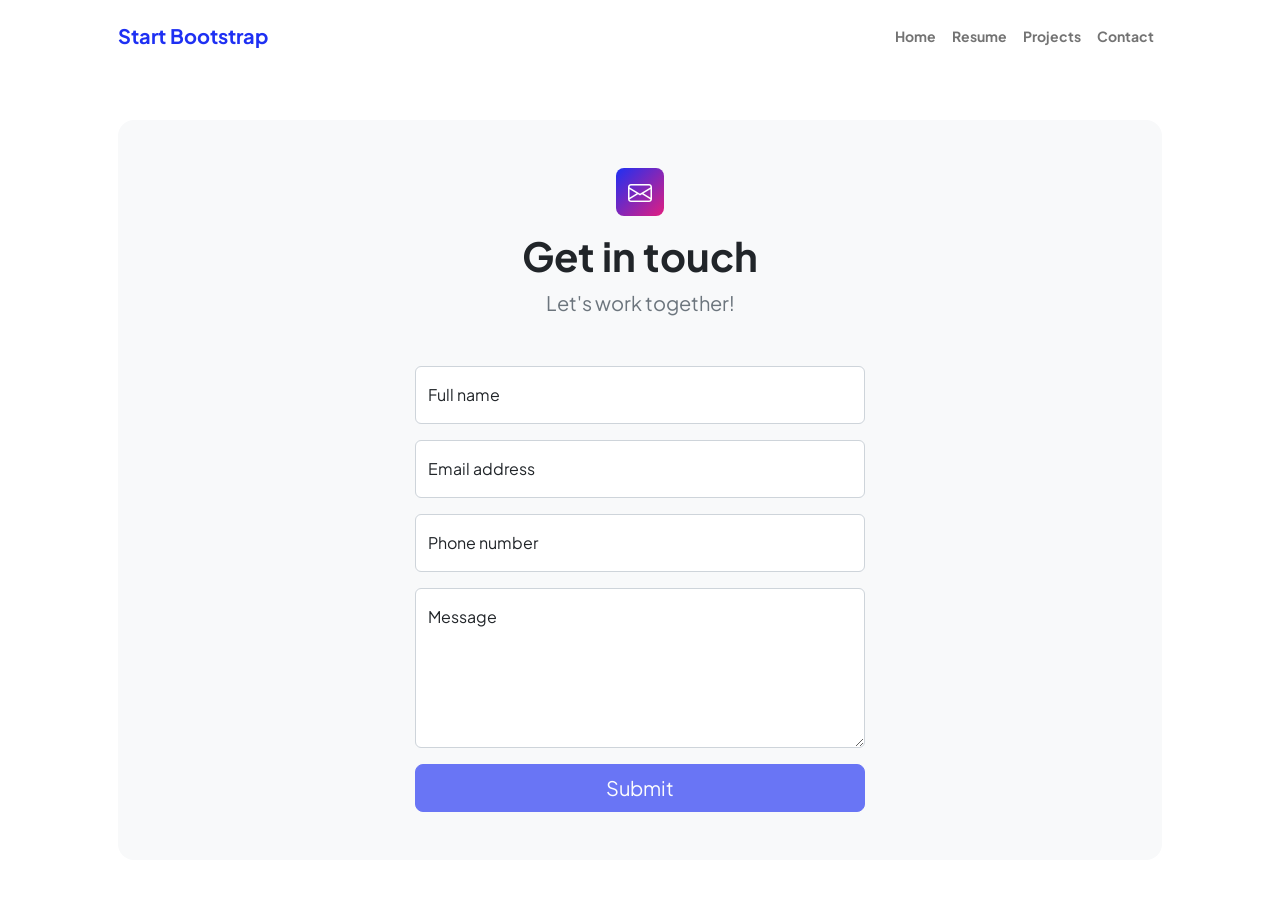
==== contact.html @ 53419332 "Simplemente inicializando mi repositorio para mi portafolio, en donde voy a estar practicando y actu" ====
<!DOCTYPE html>
<html lang="en">
    <head>
        <meta charset="utf-8" />
        <meta name="viewport" content="width=device-width, initial-scale=1, shrink-to-fit=no" />
        <meta name="description" content />
        <meta name="author" content />
        <title>Modern Business - Start Bootstrap Template</title>
        <!-- Favicon-->
        <link rel="icon" type="image/x-icon" href="assets/favicon.ico" />
        <!-- Custom Google font-->
        <link rel="preconnect" href="https://fonts.googleapis.com" />
        <link rel="preconnect" href="https://fonts.gstatic.com" crossorigin />
        <link href="https://fonts.googleapis.com/css2?family=Plus+Jakarta+Sans:wght@100;200;300;400;500;600;700;800;900&amp;display=swap" rel="stylesheet" />
        <!-- Bootstrap icons-->
        <link href="https://cdn.jsdelivr.net/npm/bootstrap-icons@1.8.1/font/bootstrap-icons.css" rel="stylesheet" />
        <!-- Core theme CSS (includes Bootstrap)-->
        <link href="css/styles.css" rel="stylesheet" />
    </head>
    <body class="d-flex flex-column">
        <main class="flex-shrink-0">
            <!-- Navigation-->
            <nav class="navbar navbar-expand-lg navbar-light bg-white py-3">
                <div class="container px-5">
                    <a class="navbar-brand" href="index.html"><span class="fw-bolder text-primary">Start Bootstrap</span></a>
                    <button class="navbar-toggler" type="button" data-bs-toggle="collapse" data-bs-target="#navbarSupportedContent" aria-controls="navbarSupportedContent" aria-expanded="false" aria-label="Toggle navigation"><span class="navbar-toggler-icon"></span></button>
                    <div class="collapse navbar-collapse" id="navbarSupportedContent">
                        <ul class="navbar-nav ms-auto mb-2 mb-lg-0 small fw-bolder">
                            <li class="nav-item"><a class="nav-link" href="index.html">Home</a></li>
                            <li class="nav-item"><a class="nav-link" href="resume.html">Resume</a></li>
                            <li class="nav-item"><a class="nav-link" href="projects.html">Projects</a></li>
                            <li class="nav-item"><a class="nav-link" href="contact.html">Contact</a></li>
                        </ul>
                    </div>
                </div>
            </nav>
            <!-- Page content-->
            <section class="py-5">
                <div class="container px-5">
                    <!-- Contact form-->
                    <div class="bg-light rounded-4 py-5 px-4 px-md-5">
                        <div class="text-center mb-5">
                            <div class="feature bg-primary bg-gradient-primary-to-secondary text-white rounded-3 mb-3"><i class="bi bi-envelope"></i></div>
                            <h1 class="fw-bolder">Get in touch</h1>
                            <p class="lead fw-normal text-muted mb-0">Let's work together!</p>
                        </div>
                        <div class="row gx-5 justify-content-center">
                            <div class="col-lg-8 col-xl-6">
                                <!-- * * * * * * * * * * * * * * *-->
                                <!-- * * SB Forms Contact Form * *-->
                                <!-- * * * * * * * * * * * * * * *-->
                                <!-- This form is pre-integrated with SB Forms.-->
                                <!-- To make this form functional, sign up at-->
                                <!-- https://startbootstrap.com/solution/contact-forms-->
                                <!-- to get an API token!-->
                                <form id="contactForm" data-sb-form-api-token="API_TOKEN">
                                    <!-- Name input-->
                                    <div class="form-floating mb-3">
                                        <input class="form-control" id="name" type="text" placeholder="Enter your name..." data-sb-validations="required" />
                                        <label for="name">Full name</label>
                                        <div class="invalid-feedback" data-sb-feedback="name:required">A name is required.</div>
                                    </div>
                                    <!-- Email address input-->
                                    <div class="form-floating mb-3">
                                        <input class="form-control" id="email" type="email" placeholder="name@example.com" data-sb-validations="required,email" />
                                        <label for="email">Email address</label>
                                        <div class="invalid-feedback" data-sb-feedback="email:required">An email is required.</div>
                                        <div class="invalid-feedback" data-sb-feedback="email:email">Email is not valid.</div>
                                    </div>
                                    <!-- Phone number input-->
                                    <div class="form-floating mb-3">
                                        <input class="form-control" id="phone" type="tel" placeholder="(123) 456-7890" data-sb-validations="required" />
                                        <label for="phone">Phone number</label>
                                        <div class="invalid-feedback" data-sb-feedback="phone:required">A phone number is required.</div>
                                    </div>
                                    <!-- Message input-->
                                    <div class="form-floating mb-3">
                                        <textarea class="form-control" id="message" type="text" placeholder="Enter your message here..." style="height: 10rem" data-sb-validations="required"></textarea>
                                        <label for="message">Message</label>
                                        <div class="invalid-feedback" data-sb-feedback="message:required">A message is required.</div>
                                    </div>
                                    <!-- Submit success message-->
                                    <!---->
                                    <!-- This is what your users will see when the form-->
                                    <!-- has successfully submitted-->
                                    <div class="d-none" id="submitSuccessMessage">
                                        <div class="text-center mb-3">
                                            <div class="fw-bolder">Form submission successful!</div>
                                            To activate this form, sign up at
                                            <br />
                                            <a href="https://startbootstrap.com/solution/contact-forms">https://startbootstrap.com/solution/contact-forms</a>
                                        </div>
                                    </div>
                                    <!-- Submit error message-->
                                    <!---->
                                    <!-- This is what your users will see when there is-->
                                    <!-- an error submitting the form-->
                                    <div class="d-none" id="submitErrorMessage"><div class="text-center text-danger mb-3">Error sending message!</div></div>
                                    <!-- Submit Button-->
                                    <div class="d-grid"><button class="btn btn-primary btn-lg disabled" id="submitButton" type="submit">Submit</button></div>
                                </form>
                            </div>
                        </div>
                    </div>
                </div>
            </section>
        </main>
        <!-- Footer-->

        <!-- Bootstrap core JS-->
        <script src="https://cdn.jsdelivr.net/npm/bootstrap@5.2.3/dist/js/bootstrap.bundle.min.js"></script>
        <!-- Core theme JS-->
        <script src="js/scripts.js"></script>
        <!-- * * * * * * * * * * * * * * * * * * * * * * * * * * * * * * * * * * * * * * * *-->
        <!-- * *                               SB Forms JS                               * *-->
        <!-- * * Activate your form at https://startbootstrap.com/solution/contact-forms * *-->
        <!-- * * * * * * * * * * * * * * * * * * * * * * * * * * * * * * * * * * * * * * * *-->
        <script src="https://cdn.startbootstrap.com/sb-forms-latest.js"></script>
    </body>
</html>
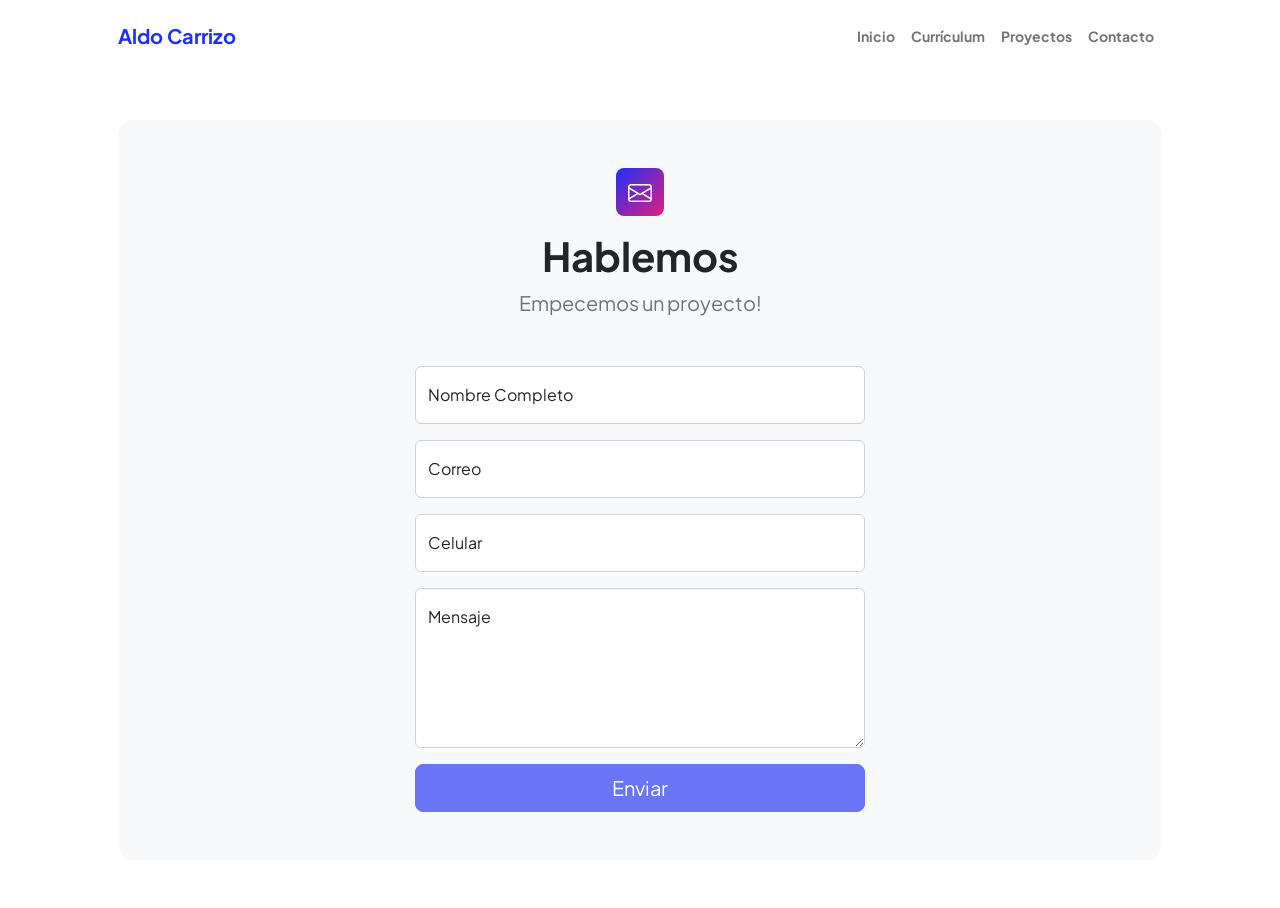
==== commit 230a0d39: "Personalizacion terminada" ====
--- a/contact.html
+++ b/contact.html
@@ -22,14 +22,14 @@
             <!-- Navigation-->
             <nav class="navbar navbar-expand-lg navbar-light bg-white py-3">
                 <div class="container px-5">
-                    <a class="navbar-brand" href="index.html"><span class="fw-bolder text-primary">Start Bootstrap</span></a>
+                    <a class="navbar-brand" href="index.html"><span class="fw-bolder text-primary">Aldo Carrizo</span></a>
                     <button class="navbar-toggler" type="button" data-bs-toggle="collapse" data-bs-target="#navbarSupportedContent" aria-controls="navbarSupportedContent" aria-expanded="false" aria-label="Toggle navigation"><span class="navbar-toggler-icon"></span></button>
                     <div class="collapse navbar-collapse" id="navbarSupportedContent">
                         <ul class="navbar-nav ms-auto mb-2 mb-lg-0 small fw-bolder">
-                            <li class="nav-item"><a class="nav-link" href="index.html">Home</a></li>
-                            <li class="nav-item"><a class="nav-link" href="resume.html">Resume</a></li>
-                            <li class="nav-item"><a class="nav-link" href="projects.html">Projects</a></li>
-                            <li class="nav-item"><a class="nav-link" href="contact.html">Contact</a></li>
+                            <li class="nav-item"><a class="nav-link" href="index.html">Inicio</a></li>
+                            <li class="nav-item"><a class="nav-link" href="resume.html">Currículum</a></li>
+                            <li class="nav-item"><a class="nav-link" href="projects.html">Proyectos</a></li>
+                            <li class="nav-item"><a class="nav-link" href="contact.html">Contacto</a></li>
                         </ul>
                     </div>
                 </div>
@@ -41,8 +41,8 @@
                     <div class="bg-light rounded-4 py-5 px-4 px-md-5">
                         <div class="text-center mb-5">
                             <div class="feature bg-primary bg-gradient-primary-to-secondary text-white rounded-3 mb-3"><i class="bi bi-envelope"></i></div>
-                            <h1 class="fw-bolder">Get in touch</h1>
-                            <p class="lead fw-normal text-muted mb-0">Let's work together!</p>
+                            <h1 class="fw-bolder">Hablemos</h1>
+                            <p class="lead fw-normal text-muted mb-0">Empecemos un proyecto!</p>
                         </div>
                         <div class="row gx-5 justify-content-center">
                             <div class="col-lg-8 col-xl-6">
@@ -57,27 +57,27 @@
                                     <!-- Name input-->
                                     <div class="form-floating mb-3">
                                         <input class="form-control" id="name" type="text" placeholder="Enter your name..." data-sb-validations="required" />
-                                        <label for="name">Full name</label>
-                                        <div class="invalid-feedback" data-sb-feedback="name:required">A name is required.</div>
+                                        <label for="name">Nombre Completo</label>
+                                        <div class="invalid-feedback" data-sb-feedback="name:required">Campo Obligatorio!</div>
                                     </div>
                                     <!-- Email address input-->
                                     <div class="form-floating mb-3">
                                         <input class="form-control" id="email" type="email" placeholder="name@example.com" data-sb-validations="required,email" />
-                                        <label for="email">Email address</label>
-                                        <div class="invalid-feedback" data-sb-feedback="email:required">An email is required.</div>
-                                        <div class="invalid-feedback" data-sb-feedback="email:email">Email is not valid.</div>
+                                        <label for="email">Correo</label>
+                                        <div class="invalid-feedback" data-sb-feedback="email:required">Campo Obligatorio!</div>
+                                        <div class="invalid-feedback" data-sb-feedback="email:email">Correo no válido.</div>
                                     </div>
                                     <!-- Phone number input-->
                                     <div class="form-floating mb-3">
                                         <input class="form-control" id="phone" type="tel" placeholder="(123) 456-7890" data-sb-validations="required" />
-                                        <label for="phone">Phone number</label>
-                                        <div class="invalid-feedback" data-sb-feedback="phone:required">A phone number is required.</div>
+                                        <label for="phone">Celular</label>
+                                        <div class="invalid-feedback" data-sb-feedback="phone:required">Campo Obligatorio!</div>
                                     </div>
                                     <!-- Message input-->
                                     <div class="form-floating mb-3">
                                         <textarea class="form-control" id="message" type="text" placeholder="Enter your message here..." style="height: 10rem" data-sb-validations="required"></textarea>
-                                        <label for="message">Message</label>
-                                        <div class="invalid-feedback" data-sb-feedback="message:required">A message is required.</div>
+                                        <label for="message">Mensaje</label>
+                                        <div class="invalid-feedback" data-sb-feedback="message:required">Campo Obligatorio!</div>
                                     </div>
                                     <!-- Submit success message-->
                                     <!---->
@@ -85,19 +85,19 @@
                                     <!-- has successfully submitted-->
                                     <div class="d-none" id="submitSuccessMessage">
                                         <div class="text-center mb-3">
-                                            <div class="fw-bolder">Form submission successful!</div>
-                                            To activate this form, sign up at
+                                            <div class="fw-bolder">Se ha enviado el mensaje!</div>
+                                          
                                             <br />
-                                            <a href="https://startbootstrap.com/solution/contact-forms">https://startbootstrap.com/solution/contact-forms</a>
+                            
                                         </div>
                                     </div>
                                     <!-- Submit error message-->
                                     <!---->
                                     <!-- This is what your users will see when there is-->
                                     <!-- an error submitting the form-->
-                                    <div class="d-none" id="submitErrorMessage"><div class="text-center text-danger mb-3">Error sending message!</div></div>
+                                    <div class="d-none" id="submitErrorMessage"><div class="text-center text-danger mb-3">Error al enviar!</div></div>
                                     <!-- Submit Button-->
-                                    <div class="d-grid"><button class="btn btn-primary btn-lg disabled" id="submitButton" type="submit">Submit</button></div>
+                                    <div class="d-grid"><button class="btn btn-primary btn-lg disabled" id="submitButton" type="submit">Enviar</button></div>
                                 </form>
                             </div>
                         </div>
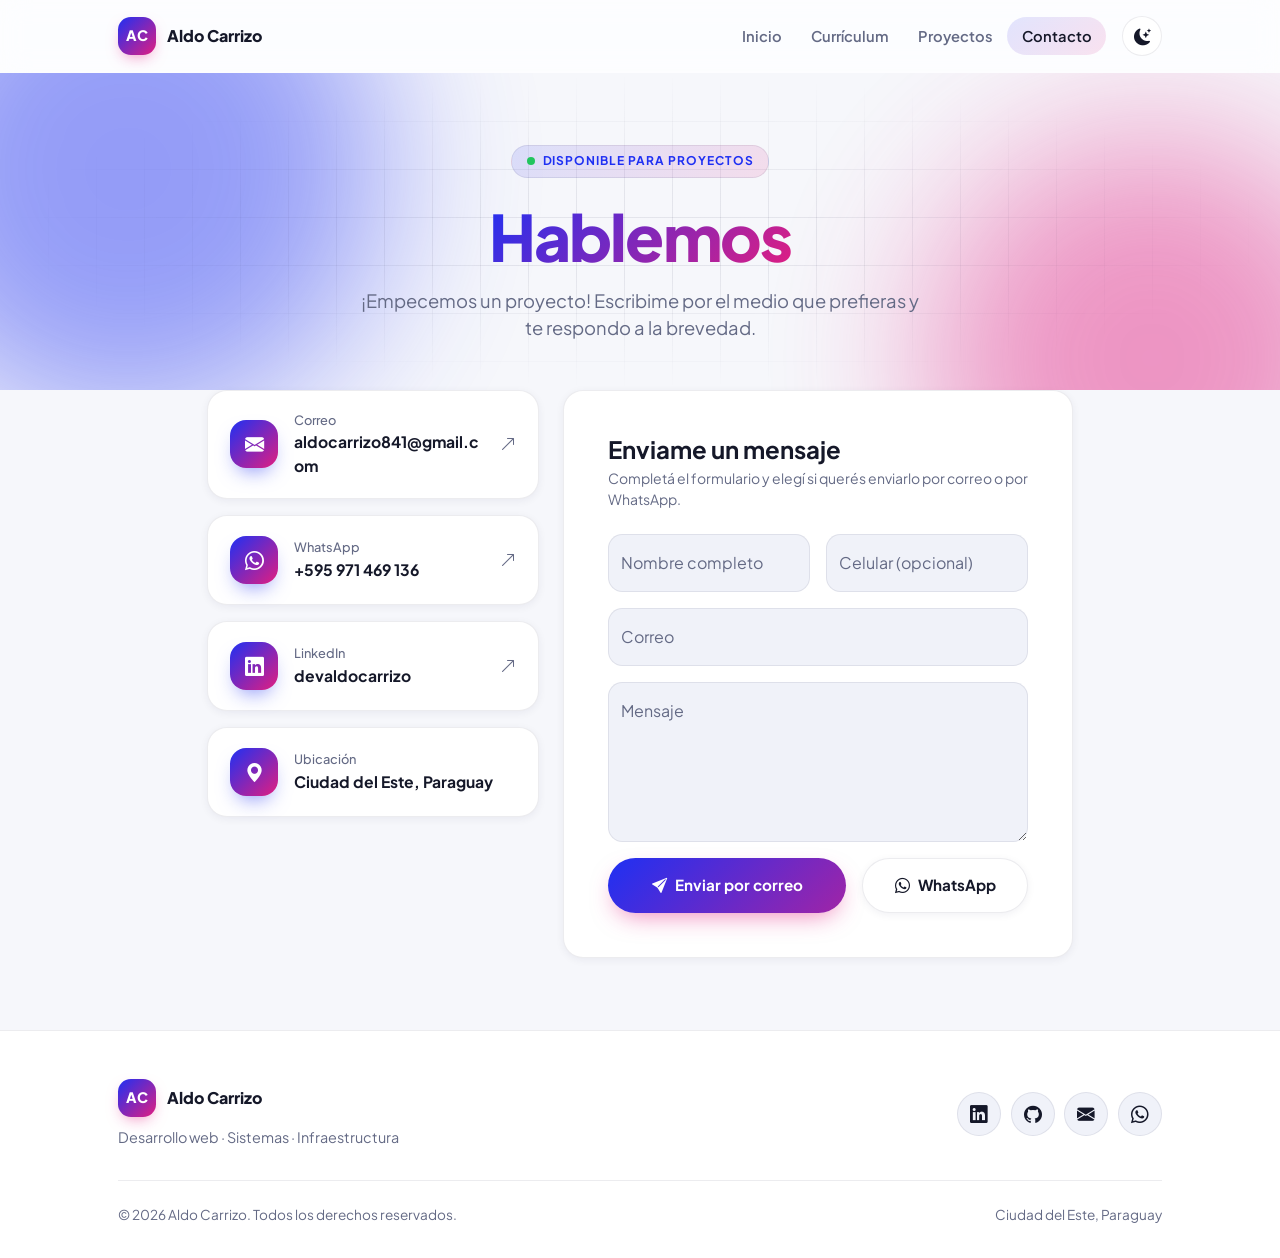
==== commit 6450b819: "Rediseño del portafolio y nuevos proyectos - Nueva capa de estilos (css/custom.css) con modo claro/o" ====
--- a/contact.html
+++ b/contact.html
@@ -1,103 +1,125 @@
 <!DOCTYPE html>
-<html lang="en">
+<html lang="es" class="no-js">
     <head>
         <meta charset="utf-8" />
         <meta name="viewport" content="width=device-width, initial-scale=1, shrink-to-fit=no" />
-        <meta name="description" content />
-        <meta name="author" content />
-        <title>Modern Business - Start Bootstrap Template</title>
+        <meta name="description" content="Contactá a Aldo Carrizo para tu próximo proyecto web." />
+        <meta name="author" content="Aldo Carrizo" />
+        <meta name="theme-color" content="#1e30f3" />
+        <title>Contacto · Aldo Carrizo</title>
+        <script>(function(){try{var t=localStorage.getItem('theme');if(!t)t=matchMedia('(prefers-color-scheme: dark)').matches?'dark':'light';document.documentElement.setAttribute('data-theme',t);}catch(e){}})();</script>
         <!-- Favicon-->
-        <link rel="icon" type="image/x-icon" href="assets/favicon.ico" />
+        <link rel="icon" type="image/svg+xml" href="assets/icono_persona.svg" />
         <!-- Custom Google font-->
         <link rel="preconnect" href="https://fonts.googleapis.com" />
         <link rel="preconnect" href="https://fonts.gstatic.com" crossorigin />
-        <link href="https://fonts.googleapis.com/css2?family=Plus+Jakarta+Sans:wght@100;200;300;400;500;600;700;800;900&amp;display=swap" rel="stylesheet" />
-        <!-- Bootstrap icons-->
-        <link href="https://cdn.jsdelivr.net/npm/bootstrap-icons@1.8.1/font/bootstrap-icons.css" rel="stylesheet" />
+        <link href="https://fonts.googleapis.com/css2?family=Plus+Jakarta+Sans:wght@300;400;500;600;700;800&amp;display=swap" rel="stylesheet" />
+        <!-- Iconos-->
+        <link href="https://cdn.jsdelivr.net/npm/bootstrap-icons@1.11.3/font/bootstrap-icons.min.css" rel="stylesheet" />
         <!-- Core theme CSS (includes Bootstrap)-->
         <link href="css/styles.css" rel="stylesheet" />
+        <link href="css/custom.css" rel="stylesheet" />
     </head>
-    <body class="d-flex flex-column">
+    <body class="d-flex flex-column h-100">
+        <!-- Navigation-->
+        <nav class="navbar navbar-expand-lg site-nav sticky-top" id="mainNav">
+            <div class="container px-4 px-lg-5">
+                <a class="brand" href="index.html"><span class="brand-mark">AC</span><span>Aldo Carrizo</span></a>
+                <div class="d-flex align-items-center gap-2 order-lg-last ms-auto ms-lg-3">
+                    <button class="icon-btn" id="themeToggle" type="button" aria-label="Cambiar tema claro/oscuro"><i class="bi bi-moon-stars-fill"></i></button>
+                    <button class="navbar-toggler d-lg-none" type="button" data-bs-toggle="collapse" data-bs-target="#navbarSupportedContent" aria-controls="navbarSupportedContent" aria-expanded="false" aria-label="Abrir menú"><i class="bi bi-list"></i></button>
+                </div>
+                <div class="collapse navbar-collapse" id="navbarSupportedContent">
+                    <ul class="navbar-nav ms-auto mb-2 mb-lg-0">
+                        <li class="nav-item"><a class="nav-link" href="index.html">Inicio</a></li>
+                        <li class="nav-item"><a class="nav-link" href="resume.html">Currículum</a></li>
+                        <li class="nav-item"><a class="nav-link" href="projects.html">Proyectos</a></li>
+                        <li class="nav-item"><a class="nav-link active" aria-current="page" href="contact.html">Contacto</a></li>
+                    </ul>
+                </div>
+            </div>
+        </nav>
         <main class="flex-shrink-0">
-            <!-- Navigation-->
-            <nav class="navbar navbar-expand-lg navbar-light bg-white py-3">
-                <div class="container px-5">
-                    <a class="navbar-brand" href="index.html"><span class="fw-bolder text-primary">Aldo Carrizo</span></a>
-                    <button class="navbar-toggler" type="button" data-bs-toggle="collapse" data-bs-target="#navbarSupportedContent" aria-controls="navbarSupportedContent" aria-expanded="false" aria-label="Toggle navigation"><span class="navbar-toggler-icon"></span></button>
-                    <div class="collapse navbar-collapse" id="navbarSupportedContent">
-                        <ul class="navbar-nav ms-auto mb-2 mb-lg-0 small fw-bolder">
-                            <li class="nav-item"><a class="nav-link" href="index.html">Inicio</a></li>
-                            <li class="nav-item"><a class="nav-link" href="resume.html">Currículum</a></li>
-                            <li class="nav-item"><a class="nav-link" href="projects.html">Proyectos</a></li>
-                            <li class="nav-item"><a class="nav-link" href="contact.html">Contacto</a></li>
-                        </ul>
-                    </div>
+            <!-- Encabezado-->
+            <header class="page-hero">
+                <div class="hero-bg" aria-hidden="true"><span class="blob blob-1"></span><span class="blob blob-2"></span><span class="grid-overlay"></span></div>
+                <div class="container px-4 px-lg-5 reveal">
+                    <span class="eyebrow"><span class="pulse-dot"></span>Disponible para proyectos</span>
+                    <h1><span class="text-gradient">Hablemos</span></h1>
+                    <p>¡Empecemos un proyecto! Escribime por el medio que prefieras y te respondo a la brevedad.</p>
                 </div>
-            </nav>
+            </header>
+
             <!-- Page content-->
-            <section class="py-5">
-                <div class="container px-5">
-                    <!-- Contact form-->
-                    <div class="bg-light rounded-4 py-5 px-4 px-md-5">
-                        <div class="text-center mb-5">
-                            <div class="feature bg-primary bg-gradient-primary-to-secondary text-white rounded-3 mb-3"><i class="bi bi-envelope"></i></div>
-                            <h1 class="fw-bolder">Hablemos</h1>
-                            <p class="lead fw-normal text-muted mb-0">Empecemos un proyecto!</p>
+            <section class="pb-5 mb-4">
+                <div class="container px-4 px-lg-5">
+                    <div class="row g-4 justify-content-center">
+                        <!-- Datos de contacto-->
+                        <div class="col-lg-5 col-xl-4">
+                            <div class="contact-info">
+                                <a class="glass-card contact-item reveal" href="mailto:aldocarrizo841@gmail.com">
+                                    <span class="icon-tile"><i class="bi bi-envelope-fill"></i></span>
+                                    <div><small>Correo</small><strong>aldocarrizo841@gmail.com</strong></div>
+                                    <i class="bi bi-arrow-up-right"></i>
+                                </a>
+                                <a class="glass-card contact-item reveal" data-delay="1" href="https://wa.me/595971469136" target="_blank" rel="noopener">
+                                    <span class="icon-tile"><i class="bi bi-whatsapp"></i></span>
+                                    <div><small>WhatsApp</small><strong>+595 971 469 136</strong></div>
+                                    <i class="bi bi-arrow-up-right"></i>
+                                </a>
+                                <a class="glass-card contact-item reveal" data-delay="2" href="https://www.linkedin.com/in/devaldocarrizo/" target="_blank" rel="noopener">
+                                    <span class="icon-tile"><i class="bi bi-linkedin"></i></span>
+                                    <div><small>LinkedIn</small><strong>devaldocarrizo</strong></div>
+                                    <i class="bi bi-arrow-up-right"></i>
+                                </a>
+                                <div class="glass-card contact-item reveal" data-delay="3">
+                                    <span class="icon-tile"><i class="bi bi-geo-alt-fill"></i></span>
+                                    <div><small>Ubicación</small><strong>Ciudad del Este, Paraguay</strong></div>
+                                </div>
+                            </div>
                         </div>
-                        <div class="row gx-5 justify-content-center">
-                            <div class="col-lg-8 col-xl-6">
-                                <!-- * * * * * * * * * * * * * * *-->
-                                <!-- * * SB Forms Contact Form * *-->
-                                <!-- * * * * * * * * * * * * * * *-->
-                                <!-- This form is pre-integrated with SB Forms.-->
-                                <!-- To make this form functional, sign up at-->
-                                <!-- https://startbootstrap.com/solution/contact-forms-->
-                                <!-- to get an API token!-->
-                                <form id="contactForm" data-sb-form-api-token="API_TOKEN">
-                                    <!-- Name input-->
-                                    <div class="form-floating mb-3">
-                                        <input class="form-control" id="name" type="text" placeholder="Enter your name..." data-sb-validations="required" />
-                                        <label for="name">Nombre Completo</label>
-                                        <div class="invalid-feedback" data-sb-feedback="name:required">Campo Obligatorio!</div>
-                                    </div>
-                                    <!-- Email address input-->
-                                    <div class="form-floating mb-3">
-                                        <input class="form-control" id="email" type="email" placeholder="name@example.com" data-sb-validations="required,email" />
-                                        <label for="email">Correo</label>
-                                        <div class="invalid-feedback" data-sb-feedback="email:required">Campo Obligatorio!</div>
-                                        <div class="invalid-feedback" data-sb-feedback="email:email">Correo no válido.</div>
-                                    </div>
-                                    <!-- Phone number input-->
-                                    <div class="form-floating mb-3">
-                                        <input class="form-control" id="phone" type="tel" placeholder="(123) 456-7890" data-sb-validations="required" />
-                                        <label for="phone">Celular</label>
-                                        <div class="invalid-feedback" data-sb-feedback="phone:required">Campo Obligatorio!</div>
-                                    </div>
-                                    <!-- Message input-->
-                                    <div class="form-floating mb-3">
-                                        <textarea class="form-control" id="message" type="text" placeholder="Enter your message here..." style="height: 10rem" data-sb-validations="required"></textarea>
-                                        <label for="message">Mensaje</label>
-                                        <div class="invalid-feedback" data-sb-feedback="message:required">Campo Obligatorio!</div>
-                                    </div>
-                                    <!-- Submit success message-->
-                                    <!---->
-                                    <!-- This is what your users will see when the form-->
-                                    <!-- has successfully submitted-->
-                                    <div class="d-none" id="submitSuccessMessage">
-                                        <div class="text-center mb-3">
-                                            <div class="fw-bolder">Se ha enviado el mensaje!</div>
-                                          
-                                            <br />
-                            
+
+                        <!-- Contact form-->
+                        <div class="col-lg-7 col-xl-6">
+                            <div class="glass-card form-card reveal" data-delay="1">
+                                <h2 class="fw-bolder h4 mb-1">Enviame un mensaje</h2>
+                                <p class="text-muted small mb-4">Completá el formulario y elegí si querés enviarlo por correo o por WhatsApp.</p>
+                                <form id="contactForm" novalidate>
+                                    <div class="row g-3">
+                                        <div class="col-md-6">
+                                            <div class="form-floating">
+                                                <input class="form-control" id="name" name="name" type="text" placeholder="Tu nombre" required />
+                                                <label for="name">Nombre completo</label>
+                                                <div class="invalid-feedback">¡Campo obligatorio!</div>
+                                            </div>
+                                        </div>
+                                        <div class="col-md-6">
+                                            <div class="form-floating">
+                                                <input class="form-control" id="phone" name="phone" type="tel" placeholder="(0971) 000 000" />
+                                                <label for="phone">Celular (opcional)</label>
+                                            </div>
+                                        </div>
+                                        <div class="col-12">
+                                            <div class="form-floating">
+                                                <input class="form-control" id="email" name="email" type="email" placeholder="nombre@ejemplo.com" required />
+                                                <label for="email">Correo</label>
+                                                <div class="invalid-feedback">Ingresá un correo válido.</div>
+                                            </div>
+                                        </div>
+                                        <div class="col-12">
+                                            <div class="form-floating">
+                                                <textarea class="form-control" id="message" name="message" placeholder="Contame sobre tu proyecto..." style="height: 10rem" required></textarea>
+                                                <label for="message">Mensaje</label>
+                                                <div class="invalid-feedback">¡Campo obligatorio!</div>
+                                            </div>
+                                        </div>
+                                        <div class="col-sm-7 d-grid">
+                                            <button class="btn-grad" type="submit"><i class="bi bi-send-fill"></i> Enviar por correo</button>
+                                        </div>
+                                        <div class="col-sm-5 d-grid">
+                                            <button class="btn-ghost" id="whatsappButton" type="button"><i class="bi bi-whatsapp"></i> WhatsApp</button>
                                         </div>
                                     </div>
-                                    <!-- Submit error message-->
-                                    <!---->
-                                    <!-- This is what your users will see when there is-->
-                                    <!-- an error submitting the form-->
-                                    <div class="d-none" id="submitErrorMessage"><div class="text-center text-danger mb-3">Error al enviar!</div></div>
-                                    <!-- Submit Button-->
-                                    <div class="d-grid"><button class="btn btn-primary btn-lg disabled" id="submitButton" type="submit">Enviar</button></div>
                                 </form>
                             </div>
                         </div>
@@ -105,16 +127,32 @@
                 </div>
             </section>
         </main>
+
         <!-- Footer-->
+        <footer class="site-footer">
+            <div class="container px-4 px-lg-5">
+                <div class="footer-inner">
+                    <div>
+                        <a class="brand" href="index.html"><span class="brand-mark">AC</span><span>Aldo Carrizo</span></a>
+                        <p>Desarrollo web &middot; Sistemas &middot; Infraestructura</p>
+                    </div>
+                    <div class="social">
+                        <a href="https://www.linkedin.com/in/devaldocarrizo/" target="_blank" rel="noopener" aria-label="LinkedIn"><i class="bi bi-linkedin"></i></a>
+                        <a href="https://github.com/A-Carrizo" target="_blank" rel="noopener" aria-label="GitHub"><i class="bi bi-github"></i></a>
+                        <a href="mailto:aldocarrizo841@gmail.com" aria-label="Correo"><i class="bi bi-envelope-fill"></i></a>
+                        <a href="https://wa.me/595971469136" target="_blank" rel="noopener" aria-label="WhatsApp"><i class="bi bi-whatsapp"></i></a>
+                    </div>
+                </div>
+                <div class="footer-bottom">
+                    <span>&copy; <span data-year>2026</span> Aldo Carrizo. Todos los derechos reservados.</span>
+                    <span>Ciudad del Este, Paraguay</span>
+                </div>
+            </div>
+        </footer>
 
         <!-- Bootstrap core JS-->
         <script src="https://cdn.jsdelivr.net/npm/bootstrap@5.2.3/dist/js/bootstrap.bundle.min.js"></script>
         <!-- Core theme JS-->
         <script src="js/scripts.js"></script>
-        <!-- * * * * * * * * * * * * * * * * * * * * * * * * * * * * * * * * * * * * * * * *-->
-        <!-- * *                               SB Forms JS                               * *-->
-        <!-- * * Activate your form at https://startbootstrap.com/solution/contact-forms * *-->
-        <!-- * * * * * * * * * * * * * * * * * * * * * * * * * * * * * * * * * * * * * * * *-->
-        <script src="https://cdn.startbootstrap.com/sb-forms-latest.js"></script>
     </body>
 </html>
--- a/css/custom.css
+++ b/css/custom.css
@@ -0,0 +1,506 @@
+/* =========================================================
+   Aldo Carrizo · Portafolio — capa de diseño personalizada
+   Se carga después de styles.css (Bootstrap + tema base)
+   ========================================================= */
+
+:root {
+  --brand-1: #1e30f3;
+  --brand-2: #e21e80;
+  --grad: linear-gradient(135deg, var(--brand-1) 0%, var(--brand-2) 100%);
+  --grad-soft: linear-gradient(135deg, rgba(30, 48, 243, 0.12) 0%, rgba(226, 30, 128, 0.12) 100%);
+
+  --bg: #f6f7fb;
+  --surface: #ffffff;
+  --surface-2: #f0f2f9;
+  --text: #151829;
+  --muted: #646a85;
+  --border: rgba(21, 24, 60, 0.08);
+  --shadow-sm: 0 2px 8px rgba(21, 24, 60, 0.06);
+  --shadow: 0 10px 30px -10px rgba(21, 24, 60, 0.18);
+  --shadow-lg: 0 30px 60px -20px rgba(30, 48, 243, 0.35);
+  --nav-bg: rgba(255, 255, 255, 0.72);
+  --radius: 1.25rem;
+  --ease: cubic-bezier(0.22, 1, 0.36, 1);
+}
+
+[data-theme="dark"] {
+  --bg: #0a0c16;
+  --surface: #12152a;
+  --surface-2: #1a1e37;
+  --text: #e9ebf8;
+  --muted: #9ba1c0;
+  --border: rgba(255, 255, 255, 0.08);
+  --shadow-sm: 0 2px 8px rgba(0, 0, 0, 0.4);
+  --shadow: 0 10px 30px -10px rgba(0, 0, 0, 0.6);
+  --shadow-lg: 0 30px 60px -20px rgba(226, 30, 128, 0.35);
+  --nav-bg: rgba(10, 12, 22, 0.72);
+  color-scheme: dark;
+}
+
+/* ---------- Base ---------- */
+html { scroll-behavior: smooth; }
+
+body {
+  background: var(--bg) !important;
+  color: var(--text);
+  transition: background-color 0.3s ease, color 0.3s ease;
+  -webkit-font-smoothing: antialiased;
+}
+
+::selection { background: var(--brand-2); color: #fff; }
+
+a { transition: color 0.2s ease; }
+
+.text-muted { color: var(--muted) !important; }
+.bg-light { background-color: var(--surface-2) !important; }
+.bg-white { background-color: var(--surface) !important; }
+
+.text-gradient {
+  background: var(--grad);
+  -webkit-background-clip: text;
+  background-clip: text;
+  -webkit-text-fill-color: transparent;
+}
+
+.section { padding: 6rem 0; position: relative; }
+.section-alt { background: var(--surface); border-block: 1px solid var(--border); }
+
+.section-head { max-width: 40rem; margin: 0 auto 3.5rem; text-align: center; }
+.section-head h2,
+.section-head h1 { font-weight: 800; letter-spacing: -0.02em; font-size: clamp(2rem, 4vw, 3rem); margin-bottom: 0.75rem; }
+.section-head p { color: var(--muted); font-size: 1.1rem; margin: 0; }
+
+.eyebrow {
+  display: inline-flex;
+  align-items: center;
+  gap: 0.5rem;
+  padding: 0.4rem 0.9rem;
+  border-radius: 999px;
+  background: var(--grad-soft);
+  border: 1px solid var(--border);
+  color: var(--brand-1);
+  font-size: 0.75rem;
+  font-weight: 700;
+  letter-spacing: 0.08em;
+  text-transform: uppercase;
+  margin-bottom: 1.25rem;
+}
+[data-theme="dark"] .eyebrow { color: #aab3ff; }
+
+.pulse-dot {
+  width: 0.5rem;
+  height: 0.5rem;
+  border-radius: 50%;
+  background: #22c55e;
+  box-shadow: 0 0 0 0 rgba(34, 197, 94, 0.6);
+  animation: pulse 2s infinite;
+}
+@keyframes pulse {
+  70% { box-shadow: 0 0 0 0.6rem rgba(34, 197, 94, 0); }
+  100% { box-shadow: 0 0 0 0 rgba(34, 197, 94, 0); }
+}
+
+/* ---------- Botones ---------- */
+.btn-grad,
+.btn-ghost {
+  display: inline-flex;
+  align-items: center;
+  justify-content: center;
+  gap: 0.5rem;
+  padding: 0.95rem 1.75rem;
+  border-radius: 999px;
+  font-weight: 700;
+  font-size: 0.95rem;
+  text-decoration: none;
+  transition: transform 0.25s var(--ease), box-shadow 0.25s var(--ease), background-color 0.25s ease, color 0.25s ease;
+  border: 0;
+}
+.btn-grad { background: var(--grad); color: #fff; box-shadow: 0 10px 25px -8px rgba(226, 30, 128, 0.55); background-size: 150% 150%; }
+.btn-grad:hover { color: #fff; transform: translateY(-2px); box-shadow: 0 16px 35px -10px rgba(226, 30, 128, 0.7); }
+.btn-ghost { background: var(--surface); color: var(--text); border: 1px solid var(--border); box-shadow: var(--shadow-sm); }
+.btn-ghost:hover { color: var(--text); transform: translateY(-2px); border-color: var(--brand-1); }
+.btn-grad i,
+.btn-ghost i { transition: transform 0.25s var(--ease); }
+.btn-grad:hover i.bi-arrow-right,
+.btn-ghost:hover i.bi-arrow-right { transform: translateX(4px); }
+
+/* ---------- Navegación ---------- */
+.site-nav {
+  background: var(--nav-bg);
+  backdrop-filter: saturate(180%) blur(14px);
+  -webkit-backdrop-filter: saturate(180%) blur(14px);
+  border-bottom: 1px solid transparent;
+  padding: 1rem 0;
+  transition: padding 0.3s var(--ease), border-color 0.3s ease, box-shadow 0.3s ease;
+  z-index: 1030;
+}
+.site-nav.scrolled { padding: 0.6rem 0; border-bottom-color: var(--border); box-shadow: var(--shadow-sm); }
+
+.brand { display: inline-flex; align-items: center; gap: 0.65rem; text-decoration: none; color: var(--text); font-weight: 800; }
+.brand:hover { color: var(--text); }
+.brand-mark {
+  display: grid;
+  place-items: center;
+  width: 2.4rem;
+  height: 2.4rem;
+  border-radius: 0.8rem;
+  background: var(--grad);
+  color: #fff;
+  font-size: 0.9rem;
+  letter-spacing: 0.02em;
+  box-shadow: 0 6px 16px -6px rgba(226, 30, 128, 0.6);
+}
+
+.site-nav .nav-link {
+  position: relative;
+  color: var(--muted);
+  font-weight: 600;
+  font-size: 0.92rem;
+  padding: 0.5rem 0.9rem !important;
+  border-radius: 999px;
+}
+.site-nav .nav-link:hover { color: var(--text); }
+.site-nav .nav-link.active { color: var(--text); background: var(--grad-soft); }
+
+.icon-btn,
+.site-nav .navbar-toggler {
+  display: inline-grid;
+  place-items: center;
+  width: 2.5rem;
+  height: 2.5rem;
+  border-radius: 50%;
+  border: 1px solid var(--border);
+  background: var(--surface);
+  color: var(--text);
+  font-size: 1.05rem;
+  padding: 0;
+  transition: transform 0.25s var(--ease), border-color 0.2s ease;
+}
+.icon-btn:hover { transform: rotate(-15deg); border-color: var(--brand-2); }
+.site-nav .navbar-toggler:focus { box-shadow: none; }
+
+@media (max-width: 991.98px) {
+  .site-nav .navbar-collapse { padding-top: 0.75rem; }
+  .site-nav .nav-link { padding: 0.7rem 1rem !important; }
+}
+
+/* ---------- Hero ---------- */
+.hero { position: relative; overflow: hidden; padding: 4rem 0 6rem; }
+.hero-bg { position: absolute; inset: 0; pointer-events: none; z-index: 0; }
+.blob { position: absolute; border-radius: 50%; filter: blur(80px); opacity: 0.45; animation: float 18s ease-in-out infinite; }
+.blob-1 { width: 32rem; height: 32rem; background: var(--brand-1); top: -10rem; left: -8rem; }
+.blob-2 { width: 28rem; height: 28rem; background: var(--brand-2); bottom: -12rem; right: -6rem; animation-delay: -9s; }
+[data-theme="dark"] .blob { opacity: 0.3; }
+.grid-overlay {
+  position: absolute;
+  inset: 0;
+  background-image:
+    linear-gradient(var(--border) 1px, transparent 1px),
+    linear-gradient(90deg, var(--border) 1px, transparent 1px);
+  background-size: 48px 48px;
+  mask-image: radial-gradient(ellipse at center, #000 20%, transparent 70%);
+  -webkit-mask-image: radial-gradient(ellipse at center, #000 20%, transparent 70%);
+}
+@keyframes float {
+  0%, 100% { transform: translate(0, 0) scale(1); }
+  50% { transform: translate(3rem, 2rem) scale(1.08); }
+}
+
+.hero .container { position: relative; z-index: 1; }
+.hero-kicker { font-size: 1.25rem; color: var(--muted); font-weight: 500; margin-bottom: 0.5rem; }
+.hero-title {
+  font-size: clamp(2.5rem, 6vw, 4.25rem);
+  font-weight: 800;
+  letter-spacing: -0.035em;
+  line-height: 1.05;
+  min-height: 2.1em;
+  margin-bottom: 1.5rem;
+}
+.caret {
+  display: inline-block;
+  width: 0.08em;
+  height: 0.9em;
+  margin-left: 0.08em;
+  background: var(--brand-2);
+  vertical-align: -0.08em;
+  animation: blink 1s steps(1) infinite;
+}
+@keyframes blink { 50% { opacity: 0; } }
+.hero-lead { font-size: 1.1rem; color: var(--muted); max-width: 34rem; margin-bottom: 2rem; }
+@media (max-width: 991.98px) { .hero-lead { margin-inline: auto; } }
+
+.hero-stats { display: flex; gap: 2.5rem; margin-top: 3rem; flex-wrap: wrap; }
+.hero-stats strong { display: block; font-size: 2rem; font-weight: 800; line-height: 1; background: var(--grad); -webkit-background-clip: text; background-clip: text; -webkit-text-fill-color: transparent; }
+.hero-stats span { font-size: 0.85rem; color: var(--muted); font-weight: 500; }
+@media (max-width: 991.98px) { .hero-stats { justify-content: center; } }
+@media (max-width: 575.98px) {
+  .hero { padding-top: 2.5rem; }
+  .hero-stats { gap: 1.5rem; margin-top: 2.5rem; }
+  .hero-stats strong { font-size: 1.6rem; }
+  .blob { opacity: 0.3; }
+}
+
+.hero-visual { position: relative; width: min(100%, 26rem); margin: 4rem auto 0; aspect-ratio: 1; }
+@media (min-width: 992px) { .hero-visual { margin-top: 0; } }
+.profile-card {
+  position: absolute;
+  inset: 0;
+  border-radius: 2rem;
+  background: var(--grad);
+  box-shadow: var(--shadow-lg);
+  /* deja que la foto sobresalga por arriba sin cortar las esquinas inferiores */
+  clip-path: inset(-40% 0 0 0 round 2rem);
+}
+.profile-card::before {
+  content: "";
+  position: absolute;
+  inset: 0;
+  border-radius: inherit;
+  background: radial-gradient(circle at 30% 20%, rgba(255, 255, 255, 0.35), transparent 55%);
+}
+.profile-card img {
+  position: absolute;
+  bottom: 0;
+  left: 50%;
+  height: 115%;
+  width: auto;
+  transform: translateX(-50%);
+  filter: drop-shadow(0 20px 30px rgba(0, 0, 0, 0.25));
+}
+.profile-ring {
+  position: absolute;
+  inset: -1.25rem;
+  border-radius: 2.6rem;
+  border: 2px dashed var(--border);
+  animation: spin 40s linear infinite;
+}
+@keyframes spin { to { transform: rotate(360deg); } }
+
+.float-chip {
+  position: absolute;
+  display: inline-flex;
+  align-items: center;
+  gap: 0.5rem;
+  padding: 0.6rem 1rem;
+  border-radius: 999px;
+  background: var(--surface);
+  border: 1px solid var(--border);
+  box-shadow: var(--shadow);
+  font-size: 0.85rem;
+  font-weight: 700;
+  white-space: nowrap;
+  z-index: 2;
+  animation: bob 6s ease-in-out infinite;
+}
+.float-chip i { color: var(--brand-2); }
+.chip-1 { top: 12%; left: -10%; }
+.chip-2 { top: 48%; right: -12%; animation-delay: -2s; }
+.chip-3 { bottom: 6%; left: -6%; animation-delay: -4s; }
+@media (max-width: 575.98px) {
+  .chip-1 { left: -2%; }
+  .chip-2 { right: -2%; }
+  .chip-3 { left: 2%; }
+  .float-chip { font-size: 0.75rem; padding: 0.45rem 0.8rem; }
+}
+@keyframes bob { 50% { transform: translateY(-10px); } }
+
+/* ---------- Tarjetas genéricas ---------- */
+.glass-card {
+  background: var(--surface);
+  border: 1px solid var(--border);
+  border-radius: var(--radius);
+  box-shadow: var(--shadow-sm);
+  transition: transform 0.35s var(--ease), box-shadow 0.35s var(--ease), border-color 0.35s ease;
+}
+.glass-card:hover { transform: translateY(-6px); box-shadow: var(--shadow); border-color: rgba(226, 30, 128, 0.25); }
+
+.service-card { padding: 2rem; height: 100%; }
+.service-card h3 { font-size: 1.2rem; font-weight: 800; margin: 1.25rem 0 0.6rem; }
+.service-card p { color: var(--muted); margin: 0; }
+
+.icon-tile {
+  display: inline-grid;
+  place-items: center;
+  width: 3.25rem;
+  height: 3.25rem;
+  border-radius: 1rem;
+  background: var(--grad);
+  color: #fff;
+  font-size: 1.35rem;
+  box-shadow: 0 10px 20px -8px rgba(30, 48, 243, 0.55);
+}
+
+/* ---------- Acerca de ---------- */
+.about-card { padding: clamp(2rem, 5vw, 3.5rem); }
+.about-card .lead { font-weight: 600; }
+.about-facts { display: grid; gap: 1rem; grid-template-columns: repeat(auto-fit, minmax(13rem, 1fr)); margin-top: 2rem; }
+.fact { display: flex; gap: 0.85rem; align-items: center; padding: 1rem 1.1rem; border-radius: 1rem; background: var(--surface-2); }
+.fact i { font-size: 1.3rem; color: var(--brand-2); }
+.fact strong { display: block; font-size: 0.95rem; }
+.fact span { font-size: 0.82rem; color: var(--muted); }
+
+.social { display: flex; gap: 0.6rem; flex-wrap: wrap; }
+.social a {
+  display: grid;
+  place-items: center;
+  width: 2.75rem;
+  height: 2.75rem;
+  border-radius: 50%;
+  background: var(--surface-2);
+  border: 1px solid var(--border);
+  color: var(--text);
+  font-size: 1.1rem;
+  text-decoration: none;
+  transition: transform 0.25s var(--ease), background 0.25s ease, color 0.25s ease;
+}
+.social a:hover { background: var(--grad); color: #fff; transform: translateY(-3px); border-color: transparent; }
+
+/* ---------- Marquee de tecnologías ---------- */
+.marquee { overflow: hidden; padding: 1.75rem 0; mask-image: linear-gradient(90deg, transparent, #000 10%, #000 90%, transparent); -webkit-mask-image: linear-gradient(90deg, transparent, #000 10%, #000 90%, transparent); }
+.marquee-track { display: flex; gap: 3rem; width: max-content; animation: marquee 30s linear infinite; }
+.marquee:hover .marquee-track { animation-play-state: paused; }
+.marquee-item { display: inline-flex; align-items: center; gap: 0.6rem; font-weight: 700; color: var(--muted); font-size: 1.05rem; white-space: nowrap; }
+.marquee-item i { font-size: 1.75rem; }
+@keyframes marquee { to { transform: translateX(-50%); } }
+
+/* ---------- CTA ---------- */
+.cta {
+  position: relative;
+  overflow: hidden;
+  border-radius: 2rem;
+  background: var(--grad);
+  color: #fff;
+  padding: clamp(3rem, 7vw, 5rem) clamp(1.5rem, 5vw, 4rem);
+  text-align: center;
+  box-shadow: var(--shadow-lg);
+}
+.cta::before,
+.cta::after { content: ""; position: absolute; border-radius: 50%; background: rgba(255, 255, 255, 0.12); }
+.cta::before { width: 22rem; height: 22rem; top: -10rem; right: -6rem; }
+.cta::after { width: 14rem; height: 14rem; bottom: -7rem; left: -4rem; }
+.cta > * { position: relative; z-index: 1; }
+.cta h2 { font-weight: 800; letter-spacing: -0.02em; font-size: clamp(2rem, 4.5vw, 3.25rem); margin-bottom: 1rem; }
+.cta p { opacity: 0.9; font-size: 1.1rem; max-width: 34rem; margin: 0 auto 2rem; }
+.btn-light-pill { display: inline-flex; align-items: center; gap: 0.5rem; padding: 0.95rem 1.9rem; border-radius: 999px; background: #fff; color: var(--brand-1); font-weight: 800; text-decoration: none; transition: transform 0.25s var(--ease), box-shadow 0.25s ease; }
+.btn-light-pill:hover { color: var(--brand-2); transform: translateY(-2px); box-shadow: 0 14px 30px -10px rgba(0, 0, 0, 0.4); }
+
+/* ---------- Encabezado de páginas internas ---------- */
+.page-hero { position: relative; overflow: hidden; padding: 4.5rem 0 3rem; text-align: center; }
+.page-hero .container { position: relative; z-index: 1; }
+.page-hero h1 { font-weight: 800; letter-spacing: -0.03em; font-size: clamp(2.5rem, 6vw, 4rem); margin-bottom: 0.75rem; }
+.page-hero p { color: var(--muted); font-size: 1.15rem; max-width: 36rem; margin: 0 auto; }
+
+/* ---------- Currículum: línea de tiempo ---------- */
+.cv-section-title { display: flex; align-items: center; justify-content: space-between; gap: 1rem; flex-wrap: wrap; margin-bottom: 2rem; }
+.cv-section-title h2 { display: flex; align-items: center; gap: 0.85rem; font-weight: 800; font-size: 1.75rem; margin: 0; }
+.cv-section-title .icon-tile { width: 2.75rem; height: 2.75rem; font-size: 1.15rem; border-radius: 0.85rem; }
+
+.timeline { position: relative; padding-left: 2.25rem; }
+.timeline::before { content: ""; position: absolute; left: 0.55rem; top: 0.5rem; bottom: 0.5rem; width: 2px; background: linear-gradient(var(--brand-1), var(--brand-2)); opacity: 0.35; border-radius: 2px; }
+.timeline-item { position: relative; margin-bottom: 1.5rem; }
+.timeline-item::before {
+  content: "";
+  position: absolute;
+  left: -2.25rem;
+  top: 2rem;
+  width: 1.15rem;
+  height: 1.15rem;
+  border-radius: 50%;
+  background: var(--surface);
+  border: 3px solid var(--brand-2);
+  box-shadow: 0 0 0 5px var(--bg);
+}
+.timeline-item.current::before { background: var(--grad); border-color: transparent; }
+
+.tl-card { padding: 1.75rem 2rem; }
+.tl-head { display: flex; justify-content: space-between; align-items: flex-start; gap: 1rem; flex-wrap: wrap; margin-bottom: 0.9rem; }
+.tl-head h3 { font-size: 1.2rem; font-weight: 800; margin: 0 0 0.35rem; }
+.tl-meta { display: flex; flex-wrap: wrap; gap: 0.35rem 1rem; color: var(--muted); font-size: 0.88rem; }
+.tl-meta i { color: var(--brand-1); margin-right: 0.3rem; }
+[data-theme="dark"] .tl-meta i { color: #8f9bff; }
+.tl-date { display: inline-flex; align-items: center; gap: 0.4rem; padding: 0.35rem 0.85rem; border-radius: 999px; background: var(--grad-soft); font-size: 0.8rem; font-weight: 700; white-space: nowrap; }
+.tl-date.now { background: var(--grad); color: #fff; }
+.tl-card p { color: var(--muted); margin: 0; line-height: 1.7; }
+
+.chip-grid { display: grid; grid-template-columns: repeat(auto-fill, minmax(11rem, 1fr)); gap: 0.85rem; }
+.skill-chip {
+  display: flex;
+  align-items: center;
+  gap: 0.75rem;
+  padding: 0.95rem 1.1rem;
+  border-radius: 1rem;
+  background: var(--surface-2);
+  border: 1px solid transparent;
+  font-weight: 600;
+  font-size: 0.95rem;
+  transition: transform 0.25s var(--ease), border-color 0.25s ease, background 0.25s ease;
+}
+.skill-chip:hover { transform: translateY(-3px); border-color: rgba(226, 30, 128, 0.35); background: var(--surface); }
+.skill-chip i { font-size: 1.5rem; flex-shrink: 0; }
+.skill-chip i.bi { color: var(--brand-2); font-size: 1.3rem; }
+
+/* ---------- Proyectos ---------- */
+.project-card { overflow: hidden; display: grid; grid-template-columns: 1fr; margin-bottom: 2.5rem; }
+@media (min-width: 992px) {
+  .project-card { grid-template-columns: 1.1fr 1fr; }
+  .project-card.reverse .project-media { order: 2; }
+}
+.project-media { position: relative; overflow: hidden; min-height: 16rem; background: var(--surface-2); }
+.project-media img { position: absolute; inset: 0; width: 100%; height: 100%; object-fit: cover; transition: transform 0.8s var(--ease); }
+.project-card:hover .project-media img { transform: scale(1.06); }
+.project-media::after { content: ""; position: absolute; inset: 0; background: linear-gradient(180deg, transparent 50%, rgba(10, 12, 22, 0.55)); }
+.project-badge { position: absolute; left: 1.25rem; bottom: 1.25rem; z-index: 1; padding: 0.4rem 0.9rem; border-radius: 999px; background: rgba(255, 255, 255, 0.9); color: #151829; font-size: 0.78rem; font-weight: 700; backdrop-filter: blur(6px); }
+.project-body { padding: clamp(1.75rem, 4vw, 3rem); display: flex; flex-direction: column; justify-content: center; }
+.project-num { align-self: flex-start; font-size: 0.85rem; font-weight: 800; letter-spacing: 0.15em; background: var(--grad); -webkit-background-clip: text; background-clip: text; -webkit-text-fill-color: transparent; margin-bottom: 0.75rem; }
+.project-body h2 { font-size: clamp(1.4rem, 2.5vw, 1.85rem); font-weight: 800; letter-spacing: -0.02em; margin-bottom: 1rem; }
+.project-body p { color: var(--muted); line-height: 1.7; }
+.tags { display: flex; flex-wrap: wrap; gap: 0.5rem; list-style: none; padding: 0; margin: 1rem 0 0; }
+.tags li { padding: 0.35rem 0.8rem; border-radius: 999px; background: var(--surface-2); border: 1px solid var(--border); font-size: 0.8rem; font-weight: 600; }
+
+/* ---------- Contacto ---------- */
+.contact-info { display: grid; gap: 1rem; }
+.contact-item { display: flex; align-items: center; gap: 1rem; padding: 1.25rem 1.4rem; text-decoration: none; color: var(--text); }
+.contact-item:hover { color: var(--text); }
+.contact-item .icon-tile { width: 3rem; height: 3rem; font-size: 1.2rem; flex-shrink: 0; }
+.contact-item small { display: block; color: var(--muted); font-size: 0.8rem; font-weight: 500; }
+.contact-item strong { font-size: 0.98rem; word-break: break-word; }
+.contact-item .bi-arrow-up-right { margin-left: auto; color: var(--muted); transition: transform 0.25s var(--ease), color 0.25s ease; }
+.contact-item:hover .bi-arrow-up-right { transform: translate(3px, -3px); color: var(--brand-2); }
+
+.form-card { padding: clamp(1.75rem, 4vw, 2.75rem); }
+.form-card .form-floating > .form-control {
+  background: var(--surface-2);
+  border: 1px solid var(--border);
+  border-radius: 0.9rem;
+  color: var(--text);
+}
+.form-card .form-floating > label { color: var(--muted); }
+.form-card.was-validated .form-floating > .form-control:invalid,
+.form-card .was-validated .form-floating > .form-control:invalid { border-color: #dc3545; }
+.form-card .form-floating > .form-control:focus { border-color: var(--brand-2); box-shadow: 0 0 0 0.25rem rgba(226, 30, 128, 0.15); background: var(--surface); }
+.form-card .form-floating > .form-control:focus ~ label,
+.form-card .form-floating > .form-control:not(:placeholder-shown) ~ label { color: var(--muted); }
+.form-card .form-floating > .form-control:focus ~ label::after,
+.form-card .form-floating > .form-control:not(:placeholder-shown) ~ label::after { background: transparent; }
+
+/* ---------- Footer ---------- */
+.site-footer { margin-top: auto; padding: 3rem 0 2rem; border-top: 1px solid var(--border); background: var(--surface); }
+.footer-inner { display: flex; justify-content: space-between; align-items: center; gap: 1.5rem; flex-wrap: wrap; }
+.footer-inner p { color: var(--muted); margin: 0.6rem 0 0; font-size: 0.9rem; }
+.footer-bottom { margin-top: 2rem; padding-top: 1.5rem; border-top: 1px solid var(--border); color: var(--muted); font-size: 0.85rem; display: flex; justify-content: space-between; flex-wrap: wrap; gap: 0.5rem; }
+.footer-bottom a { color: var(--muted); text-decoration: none; }
+.footer-bottom a:hover { color: var(--brand-2); }
+
+/* ---------- Animación de aparición ---------- */
+.reveal { opacity: 0; transform: translateY(28px); transition: opacity 0.8s var(--ease), transform 0.8s var(--ease); }
+.reveal.visible { opacity: 1; transform: none; }
+.reveal[data-delay="1"] { transition-delay: 0.1s; }
+.reveal[data-delay="2"] { transition-delay: 0.2s; }
+.reveal[data-delay="3"] { transition-delay: 0.3s; }
+
+.no-js .reveal { opacity: 1; transform: none; }
+
+@media (prefers-reduced-motion: reduce) {
+  *, *::before, *::after { animation: none !important; transition: none !important; scroll-behavior: auto !important; }
+  .reveal { opacity: 1; transform: none; }
+}
